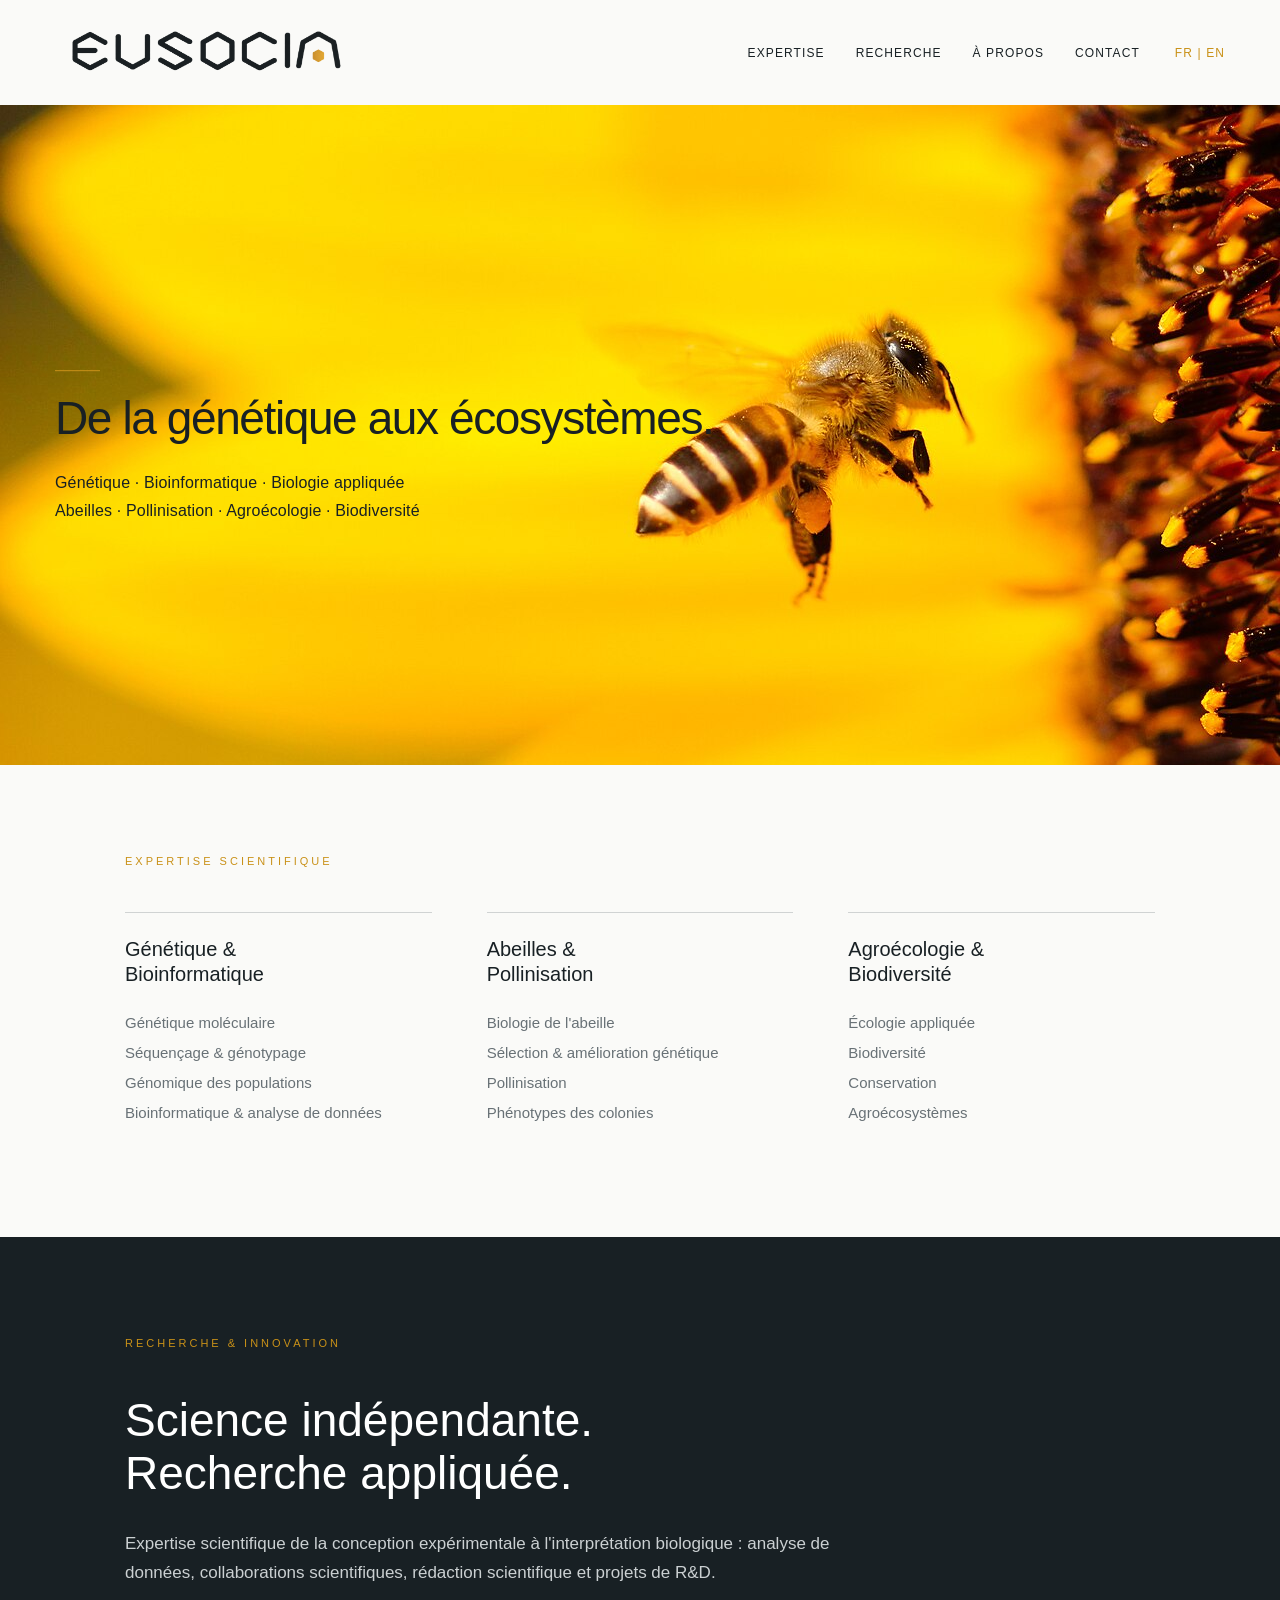
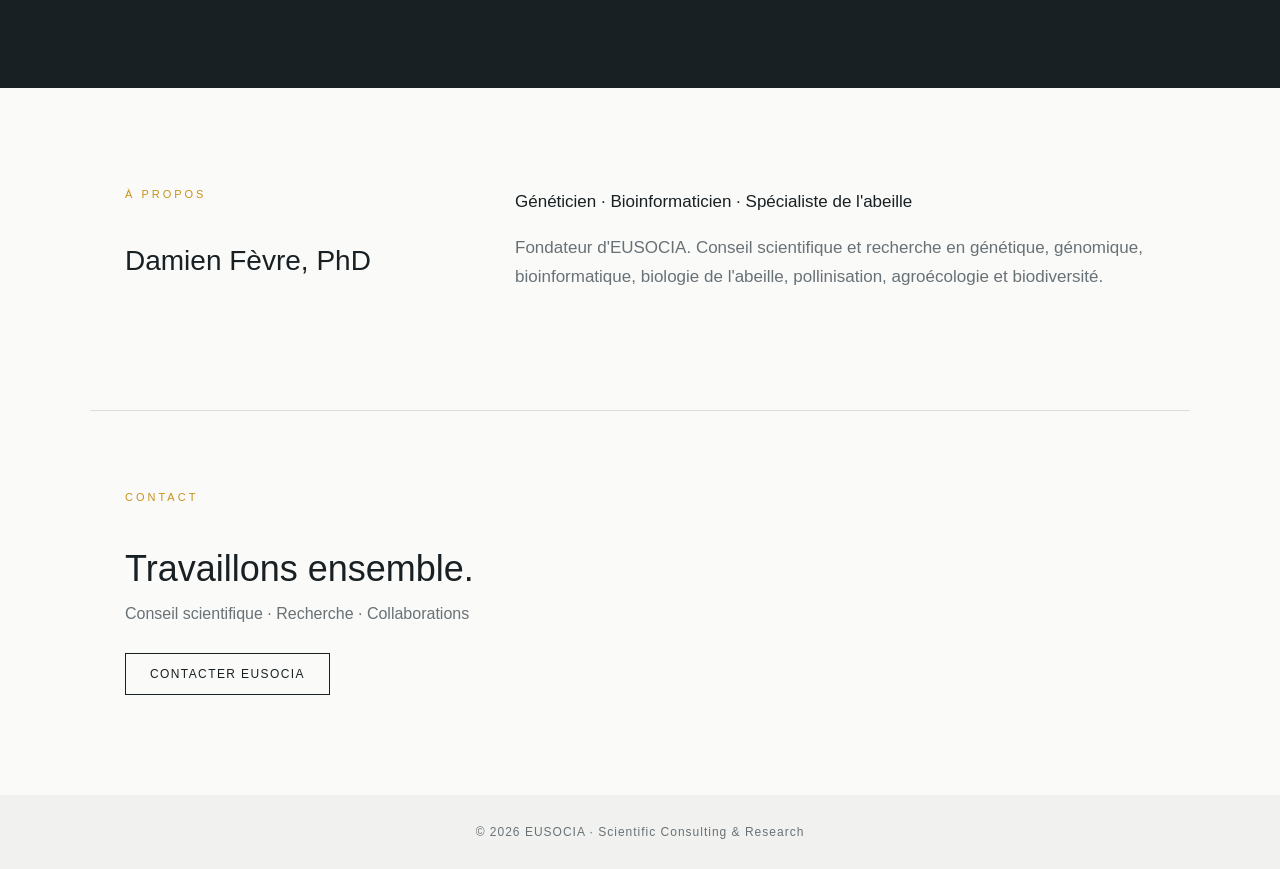
==== index.html @ 780f09d3 "French version as default" ====
<!DOCTYPE html>
<html lang="fr">

<head>
<meta charset="UTF-8">
<meta name="viewport" content="width=device-width, initial-scale=1.0">

<title>EUSOCIA | Conseil scientifique & Recherche</title>

<style>

/* =========================================================
   GENERAL
   ========================================================= */

:root {
    --dark: #182024;
    --gold: #c99118;
    --white: #fafaf8;
    --grey: #687176;
    --lightgrey: #f1f2f0;
}

* {
    box-sizing: border-box;
}

html {
    margin: 0;
    padding: 0;
    scroll-behavior: smooth;
}

body {
    margin: 0;
    padding: 0;
    font-family: Arial, Helvetica, sans-serif;
    color: var(--dark);
    background: var(--white);
}


/* =========================================================
   HEADER — DESKTOP
   ========================================================= */

header {
    width: 100%;
    height: 105px;
    padding: 0 55px;

    display: flex;
    align-items: center;
    justify-content: space-between;

    background: var(--white);
}

.brand {
    display: flex;
    align-items: center;
    flex-shrink: 0;
    text-decoration: none;
}

.brand img {
    display: block;
    width: 310px;
    height: auto;
}

nav {
    margin-left: auto;
    display: flex;
    align-items: center;
    gap: 31px;
    white-space: nowrap;
}

nav a {
    color: var(--dark);
    font-size: 12px;
    font-weight: 400;
    letter-spacing: 1.1px;
    text-decoration: none;
    text-transform: uppercase;
}

nav a:hover {
    color: var(--gold);
}

nav .language {
    margin-left: 4px;
    color: var(--gold);
}


/* =========================================================
   HERO — DESKTOP
   ========================================================= */

.hero {
    position: relative;
    width: 100%;
    height: 660px;
    margin: 0;
    padding: 0;
    overflow: hidden;
    background: #e7b516;
}

.hero-image {
    position: absolute;
    top: 0;
    left: 0;

    width: 100%;
    height: auto;

    display: block;
    margin: 0;
    padding: 0;

    max-width: none;
}


/* DESKTOP TEXT */

.hero-content {
    position: absolute;

    left: 55px;
    top: 52%;

    transform: translateY(-50%);

    z-index: 2;
}

.hero-line {
    width: 45px;
    height: 1px;

    margin: 0 0 23px 0;

    background: var(--gold);
}

.hero h1 {
    margin: 0;

    color: var(--dark);

    font-size: 46px;
    font-weight: 300;

    line-height: 1.05;
    letter-spacing: -1.4px;

    white-space: nowrap;
}

.hero-subtitles {
    margin-top: 29px;
}

.hero-subtitles p {
    margin: 4px 0;

    color: var(--dark);

    font-size: 16px;
    font-weight: 400;

    line-height: 1.45;
    letter-spacing: 0.15px;
}


/* =========================================================
   EXPERTISE
   ========================================================= */

.expertise {
    width: 100%;
    max-width: 1100px;

    margin: 0 auto;
    padding: 90px 35px 105px;
}

.section-label {
    margin-bottom: 45px;

    color: var(--gold);

    font-size: 11px;
    font-weight: 400;

    letter-spacing: 3px;
    text-transform: uppercase;
}

.expertise-grid {
    display: grid;
    grid-template-columns: repeat(3, 1fr);
    gap: 55px;
}

.expertise-card {
    padding-top: 24px;
    border-top: 1px solid #d0d3d3;
}

.expertise-card h2 {
    margin: 0 0 25px;

    color: var(--dark);

    font-size: 20px;
    font-weight: 400;
    line-height: 1.25;
}

.expertise-card ul {
    margin: 0;
    padding: 0;

    list-style: none;
    color: var(--grey);
}

.expertise-card li {
    margin: 9px 0;
    font-size: 15px;
    line-height: 1.4;
}


/* =========================================================
   RESEARCH
   ========================================================= */

.research {
    width: 100%;
    background: var(--dark);
    color: white;
}

.research-inner {
    width: 100%;
    max-width: 1100px;

    margin: 0 auto;
    padding: 100px 35px;
}

.research h2 {
    margin: 0 0 30px;

    font-size: 46px;
    font-weight: 300;
    line-height: 1.15;
}

.research p {
    max-width: 720px;

    margin: 0;

    color: #cbd0d2;

    font-size: 17px;
    line-height: 1.7;
}


/* =========================================================
   ABOUT
   ========================================================= */

.about {
    width: 100%;
    max-width: 1100px;

    margin: 0 auto;
    padding: 100px 35px;

    display: grid;
    grid-template-columns: 1fr 2fr;
    gap: 70px;
}

.about h2 {
    margin: 0;

    font-size: 28px;
    font-weight: 400;
}

.about-text {
    max-width: 700px;

    color: var(--grey);

    font-size: 17px;
    line-height: 1.7;
}

.about-text p {
    margin: 0 0 18px;
}

.about-text strong {
    color: var(--dark);
    font-weight: 500;
}


/* =========================================================
   CONTACT
   ========================================================= */

.contact {
    width: 100%;
    max-width: 1100px;

    margin: 0 auto;
    padding: 80px 35px 100px;

    border-top: 1px solid #ddd;
}

.contact h2 {
    margin: 0 0 15px;

    font-size: 36px;
    font-weight: 300;
}

.contact p {
    margin: 0 0 30px;
    color: var(--grey);
}

.contact-button {
    display: inline-block;

    padding: 13px 24px;

    border: 1px solid var(--dark);

    color: var(--dark);

    font-size: 12px;
    letter-spacing: 1.4px;

    text-decoration: none;
    text-transform: uppercase;
}

.contact-button:hover {
    color: white;
    background: var(--dark);
}


/* =========================================================
   FOOTER
   ========================================================= */

footer {
    padding: 30px;

    background: var(--lightgrey);
    color: var(--grey);

    text-align: center;

    font-size: 12px;
    letter-spacing: 1px;
}


/* =========================================================
   SMARTPHONE ONLY
   ========================================================= */

@media (max-width: 700px) {

    /* HEADER */
    header {
        height: 85px;
        padding: 0 20px;
    }

    .brand img {
        width: 205px;
    }

    nav {
        margin-left: auto;
    }

    nav a:not(.language) {
        display: none;
    }

    nav .language {
        display: block;
        margin: 0;
        font-size: 13px;
        letter-spacing: 1px;
    }


    /* HERO SMARTPHONE */
    .hero {
        position: relative;
        width: 100%;
        height: 480px;
        overflow: hidden;
    }

    /* PHOTO : ON NE CHANGE PAS LE CADRAGE */
    .hero-image {
        position: absolute;
        top: 0;
        left: 50%;

        width: auto;
        height: 100%;

        transform: translateX(-50%);

        object-fit: cover;
        object-position: 58% center;
    }

    /*
       Le titre et les sous-titres deviennent
       indépendants sur smartphone.
    */
    .hero-content {
        position: static;
        transform: none;
    }

    /* LIGNE DORÉE AU-DESSUS */
    .hero-line {
        position: absolute;
        top: 25px;
        left: 22px;

        width: 42px;
        height: 1px;
        margin: 0;

        background: var(--gold);
        z-index: 5;
    }

    /* TITRE AU-DESSUS DE L'ABEILLE */
    .hero h1 {
        position: absolute;
        top: 47px;
        left: 22px;
        right: 18px;

        margin: 0;

        color: var(--dark);

        font-size: 27px;
        font-weight: 300;
        line-height: 1.08;
        letter-spacing: -0.7px;

        white-space: normal;

        z-index: 5;
    }

    /* SOUS-TITRES SOUS L'ABEILLE */
    .hero-subtitles {
        position: absolute;
        left: 22px;
        right: 18px;
        bottom: 22px;

        margin: 0;

        z-index: 5;
    }

    .hero-subtitles p {
        margin: 3px 0;

        color: var(--dark);

        font-size: 13px;
        font-weight: 400;
        line-height: 1.35;

        white-space: normal;
    }


    /* RESTE DU SITE */
    .expertise {
        padding: 60px 25px;
    }

    .expertise-grid {
        grid-template-columns: 1fr;
        gap: 45px;
    }

    .research-inner {
        padding: 70px 25px;
    }

    .research h2 {
        font-size: 36px;
    }

    .about {
        padding: 70px 25px;
        grid-template-columns: 1fr;
        gap: 30px;
    }

    .contact {
        padding: 70px 25px;
    }
}

</style>
</head>


<body>


<!-- =========================================================
     HEADER
     ========================================================= -->

<header>

    <a class="brand" href="/">
        <img src="eusocia_logo.png" alt="EUSOCIA">
    </a>

    <nav>

        <a href="#expertise">Expertise</a>

        <a href="#research">Recherche</a>

        <a href="#about">À propos</a>

        <a href="#contact">Contact</a>

        <a class="language" href="/en/">FR | EN</a>

    </nav>

</header>


<main>


<!-- =========================================================
     HERO
     ========================================================= -->

<section class="hero">

    <img
        class="hero-image"
        src="Bee_happy_(Unsplash).jpg"
        alt="Abeille en vol approchant une fleur"
    >

    <div class="hero-content">

        <div class="hero-line"></div>

        <h1>De la génétique aux écosystèmes.</h1>

        <div class="hero-subtitles">

            <p>
                Génétique · Bioinformatique · Biologie appliquée
            </p>

            <p>
                Abeilles · Pollinisation · Agroécologie · Biodiversité
            </p>

        </div>

    </div>

</section>


<!-- =========================================================
     EXPERTISE
     ========================================================= -->

<section class="expertise" id="expertise">

    <div class="section-label">
        Expertise scientifique
    </div>

    <div class="expertise-grid">


        <article class="expertise-card">

            <h2>
                Génétique &amp;<br>
                Bioinformatique
            </h2>

            <ul>
                <li>Génétique moléculaire</li>
                <li>Séquençage &amp; génotypage</li>
                <li>Génomique des populations</li>
                <li>Bioinformatique &amp; analyse de données</li>
            </ul>

        </article>


        <article class="expertise-card">

            <h2>
                Abeilles &amp;<br>
                Pollinisation
            </h2>

            <ul>
                <li>Biologie de l'abeille</li>
                <li>Sélection &amp; amélioration génétique</li>
                <li>Pollinisation</li>
                <li>Phénotypes des colonies</li>
            </ul>

        </article>


        <article class="expertise-card">

            <h2>
                Agroécologie &amp;<br>
                Biodiversité
            </h2>

            <ul>
                <li>Écologie appliquée</li>
                <li>Biodiversité</li>
                <li>Conservation</li>
                <li>Agroécosystèmes</li>
            </ul>

        </article>


    </div>

</section>


<!-- =========================================================
     RESEARCH
     ========================================================= -->

<section class="research" id="research">

    <div class="research-inner">

        <div class="section-label">
            Recherche &amp; Innovation
        </div>

        <h2>
            Science indépendante.<br>
            Recherche appliquée.
        </h2>

        <p>
            Expertise scientifique de la conception expérimentale à
            l'interprétation biologique : analyse de données, collaborations
            scientifiques, rédaction scientifique et projets de R&amp;D.
        </p>

    </div>

</section>


<!-- =========================================================
     ABOUT
     ========================================================= -->

<section class="about" id="about">

    <div>

        <div class="section-label">
            À propos
        </div>

        <h2>
            Damien Fèvre, PhD
        </h2>

    </div>


    <div class="about-text">

        <p>
            <strong>
                Généticien · Bioinformaticien · Spécialiste de l'abeille
            </strong>
        </p>

        <p>
            Fondateur d'EUSOCIA. Conseil scientifique et recherche en génétique,
            génomique, bioinformatique, biologie de l'abeille, pollinisation,
            agroécologie et biodiversité.
        </p>

    </div>

</section>


<!-- =========================================================
     CONTACT
     ========================================================= -->

<section class="contact" id="contact">

    <div class="section-label">
        Contact
    </div>

    <h2>
        Travaillons ensemble.
    </h2>

    <p>
        Conseil scientifique · Recherche · Collaborations
    </p>

    <a
        class="contact-button"
        href="mailto:YOUR-EMAIL-HERE"
    >
        Contacter EUSOCIA
    </a>

</section>


</main>


<footer>
    © 2026 EUSOCIA · Scientific Consulting &amp; Research
</footer>


</body>
</html>
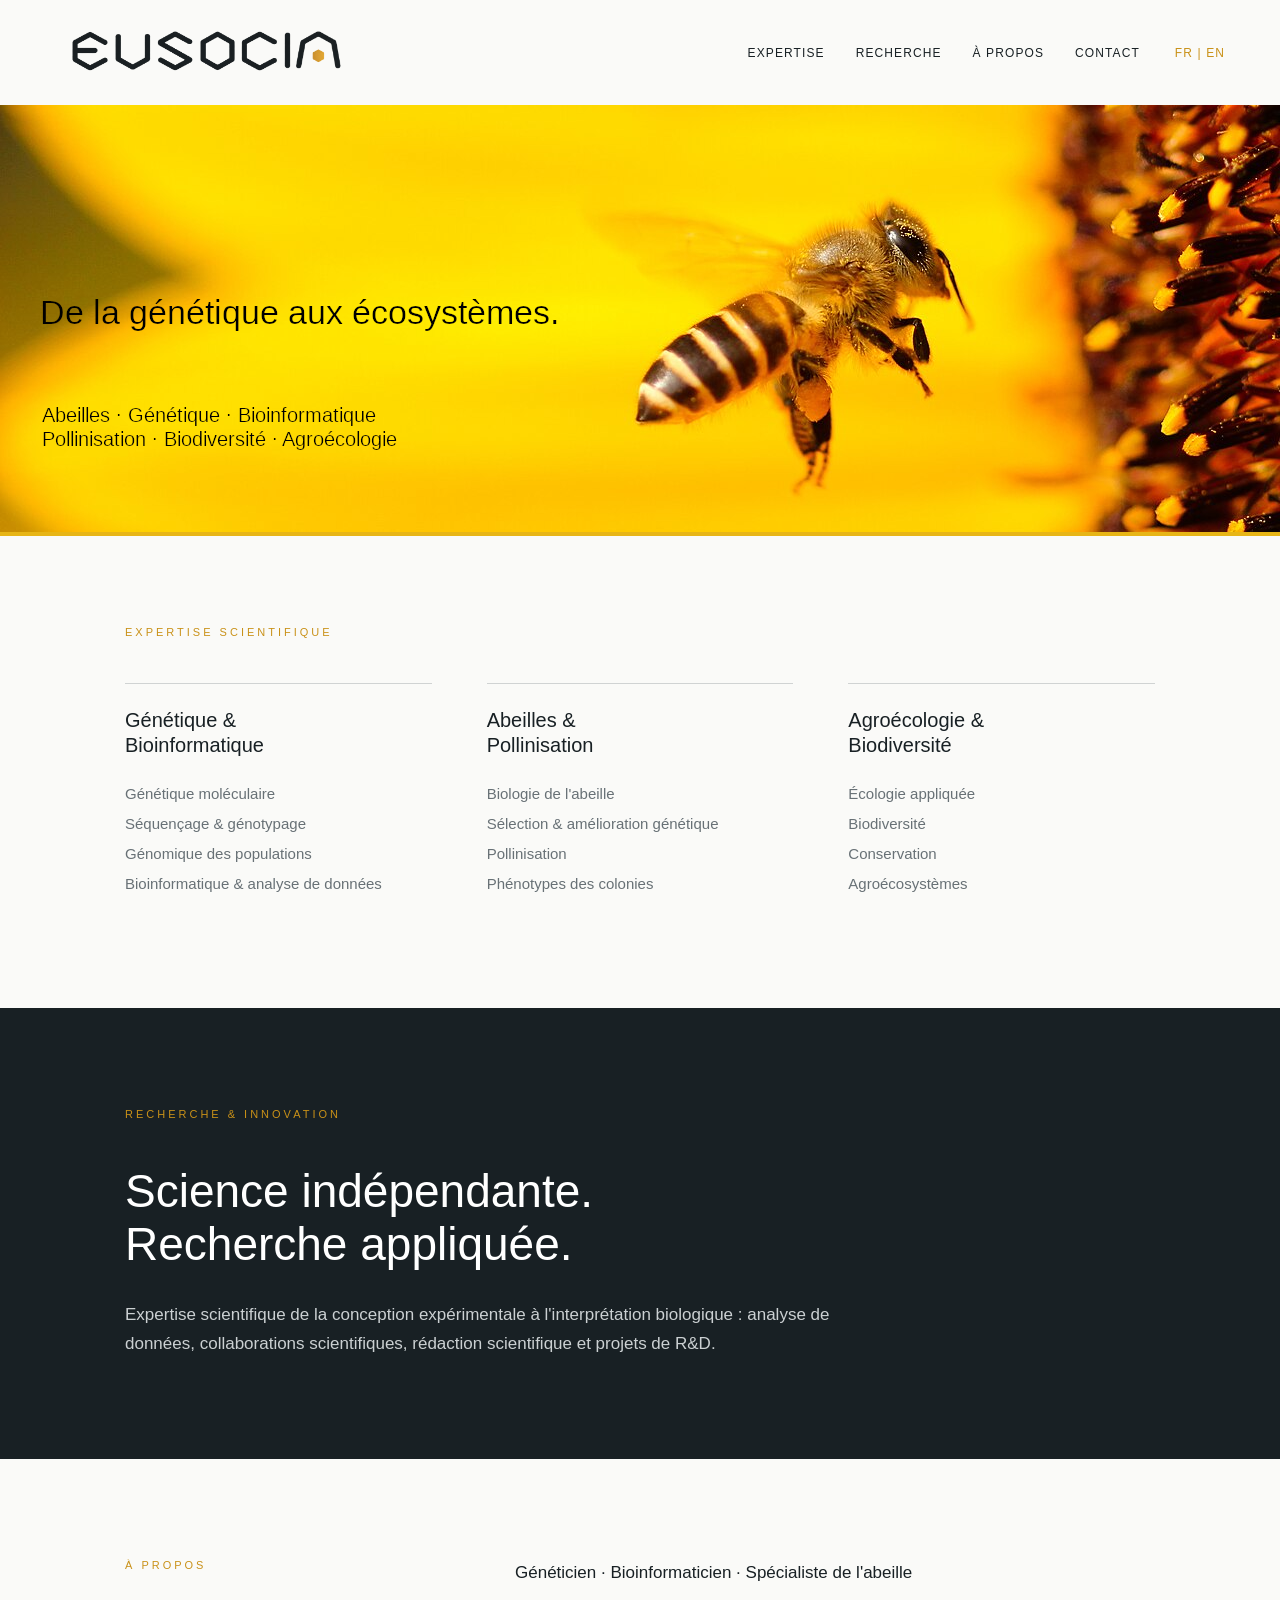
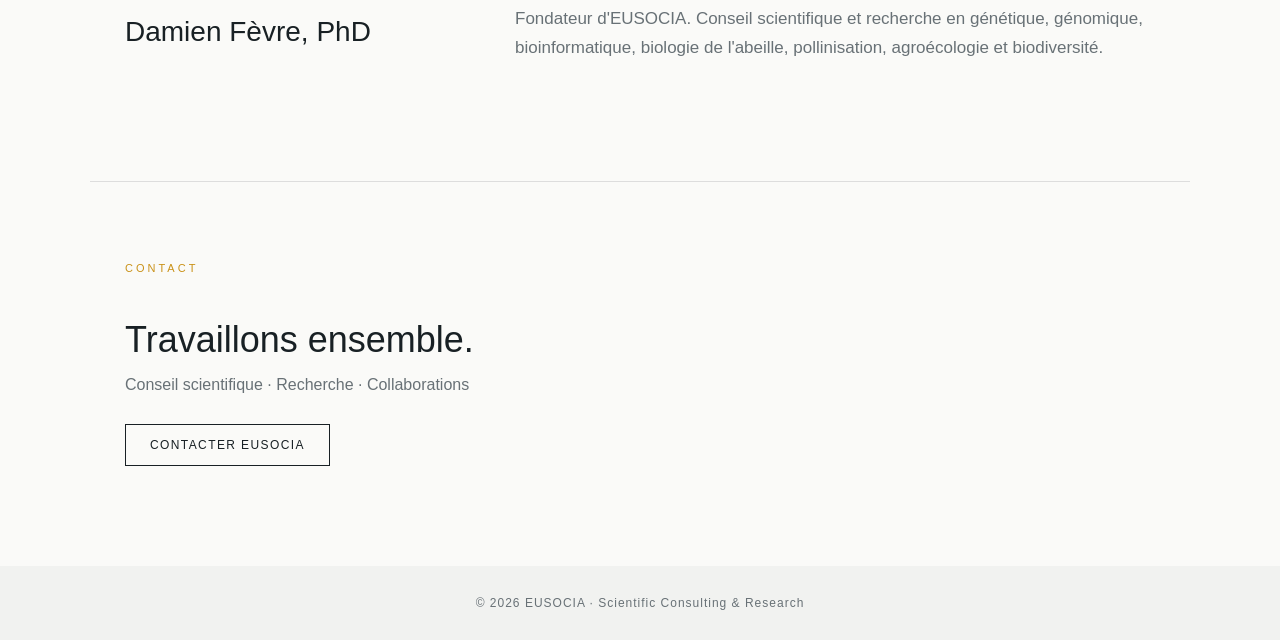
==== commit d85e9054: "Update index.html" ====
--- a/index.html
+++ b/index.html
@@ -7,537 +7,8 @@
 
 <title>EUSOCIA | Conseil scientifique & Recherche</title>
 
-<style>
-
-/* =========================================================
-   GENERAL
-   ========================================================= */
-
-:root {
-    --dark: #182024;
-    --gold: #c99118;
-    --white: #fafaf8;
-    --grey: #687176;
-    --lightgrey: #f1f2f0;
-}
-
-* {
-    box-sizing: border-box;
-}
-
-html {
-    margin: 0;
-    padding: 0;
-    scroll-behavior: smooth;
-}
-
-body {
-    margin: 0;
-    padding: 0;
-    font-family: Arial, Helvetica, sans-serif;
-    color: var(--dark);
-    background: var(--white);
-}
-
-
-/* =========================================================
-   HEADER — DESKTOP
-   ========================================================= */
-
-header {
-    width: 100%;
-    height: 105px;
-    padding: 0 55px;
-
-    display: flex;
-    align-items: center;
-    justify-content: space-between;
-
-    background: var(--white);
-}
-
-.brand {
-    display: flex;
-    align-items: center;
-    flex-shrink: 0;
-    text-decoration: none;
-}
-
-.brand img {
-    display: block;
-    width: 310px;
-    height: auto;
-}
-
-nav {
-    margin-left: auto;
-    display: flex;
-    align-items: center;
-    gap: 31px;
-    white-space: nowrap;
-}
-
-nav a {
-    color: var(--dark);
-    font-size: 12px;
-    font-weight: 400;
-    letter-spacing: 1.1px;
-    text-decoration: none;
-    text-transform: uppercase;
-}
-
-nav a:hover {
-    color: var(--gold);
-}
-
-nav .language {
-    margin-left: 4px;
-    color: var(--gold);
-}
-
-
-/* =========================================================
-   HERO — DESKTOP
-   ========================================================= */
-
-.hero {
-    position: relative;
-    width: 100%;
-    height: 660px;
-    margin: 0;
-    padding: 0;
-    overflow: hidden;
-    background: #e7b516;
-}
-
-.hero-image {
-    position: absolute;
-    top: 0;
-    left: 0;
-
-    width: 100%;
-    height: auto;
-
-    display: block;
-    margin: 0;
-    padding: 0;
-
-    max-width: none;
-}
-
-
-/* DESKTOP TEXT */
-
-.hero-content {
-    position: absolute;
-
-    left: 55px;
-    top: 52%;
-
-    transform: translateY(-50%);
-
-    z-index: 2;
-}
-
-.hero-line {
-    width: 45px;
-    height: 1px;
-
-    margin: 0 0 23px 0;
-
-    background: var(--gold);
-}
-
-.hero h1 {
-    margin: 0;
-
-    color: var(--dark);
-
-    font-size: 46px;
-    font-weight: 300;
-
-    line-height: 1.05;
-    letter-spacing: -1.4px;
-
-    white-space: nowrap;
-}
-
-.hero-subtitles {
-    margin-top: 29px;
-}
-
-.hero-subtitles p {
-    margin: 4px 0;
-
-    color: var(--dark);
-
-    font-size: 16px;
-    font-weight: 400;
-
-    line-height: 1.45;
-    letter-spacing: 0.15px;
-}
-
-
-/* =========================================================
-   EXPERTISE
-   ========================================================= */
-
-.expertise {
-    width: 100%;
-    max-width: 1100px;
-
-    margin: 0 auto;
-    padding: 90px 35px 105px;
-}
-
-.section-label {
-    margin-bottom: 45px;
-
-    color: var(--gold);
-
-    font-size: 11px;
-    font-weight: 400;
-
-    letter-spacing: 3px;
-    text-transform: uppercase;
-}
-
-.expertise-grid {
-    display: grid;
-    grid-template-columns: repeat(3, 1fr);
-    gap: 55px;
-}
-
-.expertise-card {
-    padding-top: 24px;
-    border-top: 1px solid #d0d3d3;
-}
-
-.expertise-card h2 {
-    margin: 0 0 25px;
-
-    color: var(--dark);
-
-    font-size: 20px;
-    font-weight: 400;
-    line-height: 1.25;
-}
-
-.expertise-card ul {
-    margin: 0;
-    padding: 0;
-
-    list-style: none;
-    color: var(--grey);
-}
-
-.expertise-card li {
-    margin: 9px 0;
-    font-size: 15px;
-    line-height: 1.4;
-}
-
-
-/* =========================================================
-   RESEARCH
-   ========================================================= */
-
-.research {
-    width: 100%;
-    background: var(--dark);
-    color: white;
-}
-
-.research-inner {
-    width: 100%;
-    max-width: 1100px;
-
-    margin: 0 auto;
-    padding: 100px 35px;
-}
-
-.research h2 {
-    margin: 0 0 30px;
-
-    font-size: 46px;
-    font-weight: 300;
-    line-height: 1.15;
-}
-
-.research p {
-    max-width: 720px;
-
-    margin: 0;
-
-    color: #cbd0d2;
-
-    font-size: 17px;
-    line-height: 1.7;
-}
-
-
-/* =========================================================
-   ABOUT
-   ========================================================= */
-
-.about {
-    width: 100%;
-    max-width: 1100px;
-
-    margin: 0 auto;
-    padding: 100px 35px;
-
-    display: grid;
-    grid-template-columns: 1fr 2fr;
-    gap: 70px;
-}
-
-.about h2 {
-    margin: 0;
-
-    font-size: 28px;
-    font-weight: 400;
-}
-
-.about-text {
-    max-width: 700px;
-
-    color: var(--grey);
-
-    font-size: 17px;
-    line-height: 1.7;
-}
-
-.about-text p {
-    margin: 0 0 18px;
-}
-
-.about-text strong {
-    color: var(--dark);
-    font-weight: 500;
-}
-
-
-/* =========================================================
-   CONTACT
-   ========================================================= */
-
-.contact {
-    width: 100%;
-    max-width: 1100px;
-
-    margin: 0 auto;
-    padding: 80px 35px 100px;
-
-    border-top: 1px solid #ddd;
-}
-
-.contact h2 {
-    margin: 0 0 15px;
-
-    font-size: 36px;
-    font-weight: 300;
-}
-
-.contact p {
-    margin: 0 0 30px;
-    color: var(--grey);
-}
-
-.contact-button {
-    display: inline-block;
-
-    padding: 13px 24px;
-
-    border: 1px solid var(--dark);
-
-    color: var(--dark);
-
-    font-size: 12px;
-    letter-spacing: 1.4px;
-
-    text-decoration: none;
-    text-transform: uppercase;
-}
-
-.contact-button:hover {
-    color: white;
-    background: var(--dark);
-}
-
-
-/* =========================================================
-   FOOTER
-   ========================================================= */
-
-footer {
-    padding: 30px;
-
-    background: var(--lightgrey);
-    color: var(--grey);
-
-    text-align: center;
-
-    font-size: 12px;
-    letter-spacing: 1px;
-}
-
-
-/* =========================================================
-   SMARTPHONE ONLY
-   ========================================================= */
-
-@media (max-width: 700px) {
-
-    /* HEADER */
-    header {
-        height: 85px;
-        padding: 0 20px;
-    }
-
-    .brand img {
-        width: 205px;
-    }
-
-    nav {
-        margin-left: auto;
-    }
-
-    nav a:not(.language) {
-        display: none;
-    }
-
-    nav .language {
-        display: block;
-        margin: 0;
-        font-size: 13px;
-        letter-spacing: 1px;
-    }
-
-
-    /* HERO SMARTPHONE */
-    .hero {
-        position: relative;
-        width: 100%;
-        height: 480px;
-        overflow: hidden;
-    }
-
-    /* PHOTO : ON NE CHANGE PAS LE CADRAGE */
-    .hero-image {
-        position: absolute;
-        top: 0;
-        left: 50%;
-
-        width: auto;
-        height: 100%;
-
-        transform: translateX(-50%);
-
-        object-fit: cover;
-        object-position: 58% center;
-    }
-
-    /*
-       Le titre et les sous-titres deviennent
-       indépendants sur smartphone.
-    */
-    .hero-content {
-        position: static;
-        transform: none;
-    }
-
-    /* LIGNE DORÉE AU-DESSUS */
-    .hero-line {
-        position: absolute;
-        top: 25px;
-        left: 22px;
-
-        width: 42px;
-        height: 1px;
-        margin: 0;
-
-        background: var(--gold);
-        z-index: 5;
-    }
-
-    /* TITRE AU-DESSUS DE L'ABEILLE */
-    .hero h1 {
-        position: absolute;
-        top: 47px;
-        left: 22px;
-        right: 18px;
-
-        margin: 0;
-
-        color: var(--dark);
-
-        font-size: 27px;
-        font-weight: 300;
-        line-height: 1.08;
-        letter-spacing: -0.7px;
-
-        white-space: normal;
-
-        z-index: 5;
-    }
-
-    /* SOUS-TITRES SOUS L'ABEILLE */
-    .hero-subtitles {
-        position: absolute;
-        left: 22px;
-        right: 18px;
-        bottom: 22px;
-
-        margin: 0;
-
-        z-index: 5;
-    }
-
-    .hero-subtitles p {
-        margin: 3px 0;
-
-        color: var(--dark);
-
-        font-size: 13px;
-        font-weight: 400;
-        line-height: 1.35;
-
-        white-space: normal;
-    }
-
-
-    /* RESTE DU SITE */
-    .expertise {
-        padding: 60px 25px;
-    }
-
-    .expertise-grid {
-        grid-template-columns: 1fr;
-        gap: 45px;
-    }
-
-    .research-inner {
-        padding: 70px 25px;
-    }
-
-    .research h2 {
-        font-size: 36px;
-    }
-
-    .about {
-        padding: 70px 25px;
-        grid-template-columns: 1fr;
-        gap: 30px;
-    }
-
-    .contact {
-        padding: 70px 25px;
-    }
-}
-
-</style>
+<link rel="stylesheet" href="/style.css">
+   
 </head>
 
 
@@ -578,34 +49,13 @@
      HERO
      ========================================================= -->
 
+
 <section class="hero">
-
     <img
-        class="hero-image"
-        src="Bee_happy_(Unsplash).jpg"
-        alt="Abeille en vol approchant une fleur"
+        class="hero-banner"
+        src="/hero-eusocia_fr.png"
+        alt="EUSOCIA — De la génétique aux écosystèmes"
     >
-
-    <div class="hero-content">
-
-        <div class="hero-line"></div>
-
-        <h1>De la génétique aux écosystèmes.</h1>
-
-        <div class="hero-subtitles">
-
-            <p>
-                Génétique · Bioinformatique · Biologie appliquée
-            </p>
-
-            <p>
-                Abeilles · Pollinisation · Agroécologie · Biodiversité
-            </p>
-
-        </div>
-
-    </div>
-
 </section>
 
 
--- a/style.css
+++ b/style.css
@@ -0,0 +1,455 @@
+/* =========================================================
+   GENERAL
+   ========================================================= */
+
+:root {
+    --dark: #182024;
+    --gold: #c99118;
+    --white: #fafaf8;
+    --grey: #687176;
+    --lightgrey: #f1f2f0;
+}
+
+* {
+    box-sizing: border-box;
+}
+
+html {
+    margin: 0;
+    padding: 0;
+    scroll-behavior: smooth;
+}
+
+body {
+    margin: 0;
+    padding: 0;
+    font-family: Arial, Helvetica, sans-serif;
+    color: var(--dark);
+    background: var(--white);
+}
+
+
+/* =========================================================
+   HEADER — DESKTOP
+   ========================================================= */
+
+header {
+    width: 100%;
+    height: 105px;
+    padding: 0 55px;
+    display: flex;
+    align-items: center;
+    justify-content: space-between;
+    background: var(--white);
+}
+
+.brand {
+    display: flex;
+    align-items: center;
+    flex-shrink: 0;
+    text-decoration: none;
+}
+
+.brand img {
+    display: block;
+    width: 310px;
+    height: auto;
+}
+
+nav {
+    margin-left: auto;
+    display: flex;
+    align-items: center;
+    gap: 31px;
+    white-space: nowrap;
+}
+
+nav a {
+    color: var(--dark);
+    font-size: 12px;
+    font-weight: 400;
+    letter-spacing: 1.1px;
+    text-decoration: none;
+    text-transform: uppercase;
+}
+
+nav a:hover {
+    color: var(--gold);
+}
+
+nav .language {
+    margin-left: 4px;
+    color: var(--gold);
+}
+
+
+/* =========================================================
+   HERO — DESKTOP
+   ========================================================= */
+
+.hero {
+    position: relative;
+    width: 100%;
+    height: auto;
+    margin: 0;
+    padding: 0;
+    overflow: visible;
+    background: #e7b516;
+}
+
+.hero-image {
+    position: relative;
+    top: auto;
+    left: auto;
+    width: 100%;
+    height: auto;
+    transform: none;
+    display: block;
+    margin: 0;
+    padding: 0;
+    max-width: none;
+
+}
+
+/* DESKTOP TEXT */
+
+.hero-content {
+    position: absolute;
+    left: 42px;
+    top: 50%;
+    transform: translateY(-50%);
+    z-index: 2;
+}
+
+.hero-line {
+    width: 34px;
+    height: 1px;
+    margin: 0 0 20px 0;
+    background: var(--gold);
+}
+
+.hero h1 {
+    margin: 0;
+    color: var(--dark);
+    font-size: 34px;
+    font-weight: 300;
+    line-height: 1.05;
+    letter-spacing: -1px;
+    white-space: nowrap;
+}
+
+.hero-subtitles {
+    margin-top: 24px;
+}
+
+.hero-subtitles p {
+    margin: 4px 0;
+    color: var(--dark);
+    font-size: 12px;
+    font-weight: 400;
+    line-height: 1.45;
+    letter-spacing: 0;
+}
+
+
+/* =========================================================
+   EXPERTISE
+   ========================================================= */
+
+.expertise {
+    width: 100%;
+    max-width: 1100px;
+    margin: 0 auto;
+    padding: 90px 35px 105px;
+}
+
+.section-label {
+    margin-bottom: 45px;
+    color: var(--gold);
+    font-size: 11px;
+    font-weight: 400;
+    letter-spacing: 3px;
+    text-transform: uppercase;
+}
+
+.expertise-grid {
+    display: grid;
+    grid-template-columns: repeat(3, 1fr);
+    gap: 55px;
+}
+
+.expertise-card {
+    padding-top: 24px;
+    border-top: 1px solid #d0d3d3;
+}
+
+.expertise-card h2 {
+    margin: 0 0 25px;
+    color: var(--dark);
+    font-size: 20px;
+    font-weight: 400;
+    line-height: 1.25;
+}
+
+.expertise-card ul {
+    margin: 0;
+    padding: 0;
+    list-style: none;
+    color: var(--grey);
+}
+
+.expertise-card li {
+    margin: 9px 0;
+    font-size: 15px;
+    line-height: 1.4;
+}
+
+
+/* =========================================================
+   RESEARCH
+   ========================================================= */
+
+.research {
+    width: 100%;
+    background: var(--dark);
+    color: white;
+}
+
+.research-inner {
+    width: 100%;
+    max-width: 1100px;
+    margin: 0 auto;
+    padding: 100px 35px;
+}
+
+.research h2 {
+    margin: 0 0 30px;
+    font-size: 46px;
+    font-weight: 300;
+    line-height: 1.15;
+}
+
+.research p {
+    max-width: 720px;
+    margin: 0;
+    color: #cbd0d2;
+    font-size: 17px;
+    line-height: 1.7;
+}
+
+
+/* =========================================================
+   ABOUT
+   ========================================================= */
+
+.about {
+    width: 100%;
+    max-width: 1100px;
+    margin: 0 auto;
+    padding: 100px 35px;
+    display: grid;
+    grid-template-columns: 1fr 2fr;
+    gap: 70px;
+}
+
+.about h2 {
+    margin: 0;
+    font-size: 28px;
+    font-weight: 400;
+}
+
+.about-text {
+    max-width: 700px;
+    color: var(--grey);
+    font-size: 17px;
+    line-height: 1.7;
+}
+
+.about-text p {
+    margin: 0 0 18px;
+}
+
+.about-text strong {
+    color: var(--dark);
+    font-weight: 500;
+}
+
+
+/* =========================================================
+   CONTACT
+   ========================================================= */
+
+.contact {
+    width: 100%;
+    max-width: 1100px;
+    margin: 0 auto;
+    padding: 80px 35px 100px;
+    border-top: 1px solid #ddd;
+}
+
+.contact h2 {
+    margin: 0 0 15px;
+    font-size: 36px;
+    font-weight: 300;
+}
+
+.contact p {
+    margin: 0 0 30px;
+    color: var(--grey);
+}
+
+.contact-button {
+    display: inline-block;
+    padding: 13px 24px;
+    border: 1px solid var(--dark);
+    color: var(--dark);
+    font-size: 12px;
+    letter-spacing: 1.4px;
+    text-decoration: none;
+    text-transform: uppercase;
+}
+
+.contact-button:hover {
+    color: white;
+    background: var(--dark);
+}
+
+
+/* =========================================================
+   FOOTER
+   ========================================================= */
+
+footer {
+    padding: 30px;
+    background: var(--lightgrey);
+    color: var(--grey);
+    text-align: center;
+    font-size: 12px;
+    letter-spacing: 1px;
+}
+
+
+/* =========================================================
+   SMARTPHONE ONLY
+   ========================================================= */
+
+@media (max-width: 700px) {
+
+    header {
+        height: 85px;
+        padding: 0 20px;
+    }
+
+    .brand img {
+        width: 205px;
+    }
+
+    nav {
+        margin-left: auto;
+    }
+
+    nav a:not(.language) {
+        display: none;
+    }
+
+    nav .language {
+        display: block;
+        margin: 0;
+        font-size: 13px;
+        letter-spacing: 1px;
+    }
+
+    .hero {
+        position: relative;
+        width: 100%;
+        height: 480px;
+        overflow: hidden;
+    }
+
+    .hero-image {
+        position: absolute;
+        top: 0;
+        left: 50%;
+        width: auto;
+        height: 100%;
+        transform: translateX(-50%);
+        object-fit: cover;
+        object-position: 58% center;
+    }
+
+    .hero-content {
+        position: static;
+        transform: none;
+    }
+
+    .hero-line {
+        position: absolute;
+        top: 25px;
+        left: 22px;
+        width: 42px;
+        height: 1px;
+        margin: 0;
+        background: var(--gold);
+        z-index: 5;
+    }
+
+    .hero h1 {
+        position: absolute;
+        top: 47px;
+        left: 22px;
+        right: 18px;
+        margin: 0;
+        color: var(--dark);
+        font-size: 27px;
+        font-weight: 300;
+        line-height: 1.08;
+        letter-spacing: -0.7px;
+        white-space: normal;
+        z-index: 5;
+    }
+
+    .hero-subtitles {
+        position: absolute;
+        left: 22px;
+        right: 18px;
+        bottom: 22px;
+        margin: 0;
+        z-index: 5;
+    }
+
+    .hero-subtitles p {
+        margin: 3px 0;
+        color: var(--dark);
+        font-size: 13px;
+        font-weight: 400;
+        line-height: 1.35;
+        white-space: normal;
+    }
+
+    .expertise {
+        padding: 60px 25px;
+    }
+
+    .expertise-grid {
+        grid-template-columns: 1fr;
+        gap: 45px;
+    }
+
+    .research-inner {
+        padding: 70px 25px;
+    }
+
+    .research h2 {
+        font-size: 36px;
+    }
+
+    .about {
+        padding: 70px 25px;
+        grid-template-columns: 1fr;
+        gap: 30px;
+    }
+
+    .contact {
+        padding: 70px 25px;
+    }
+}
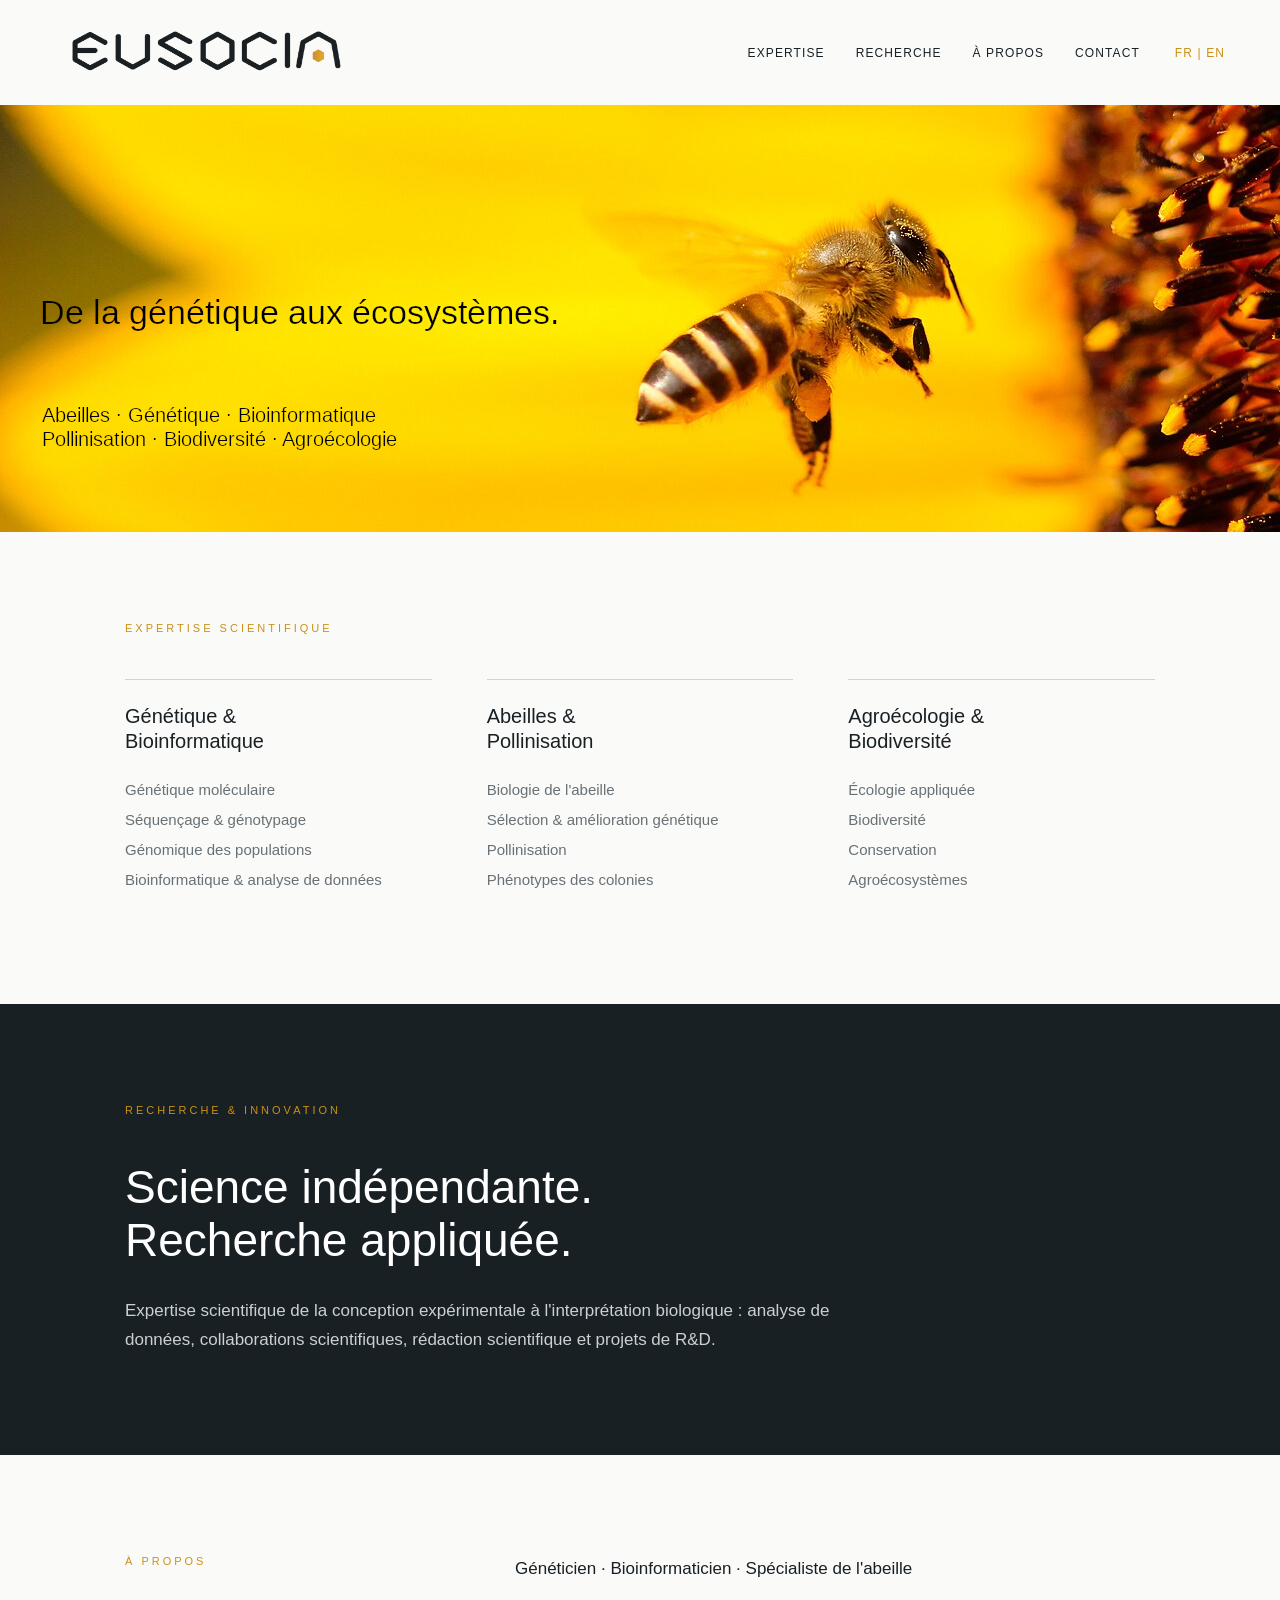
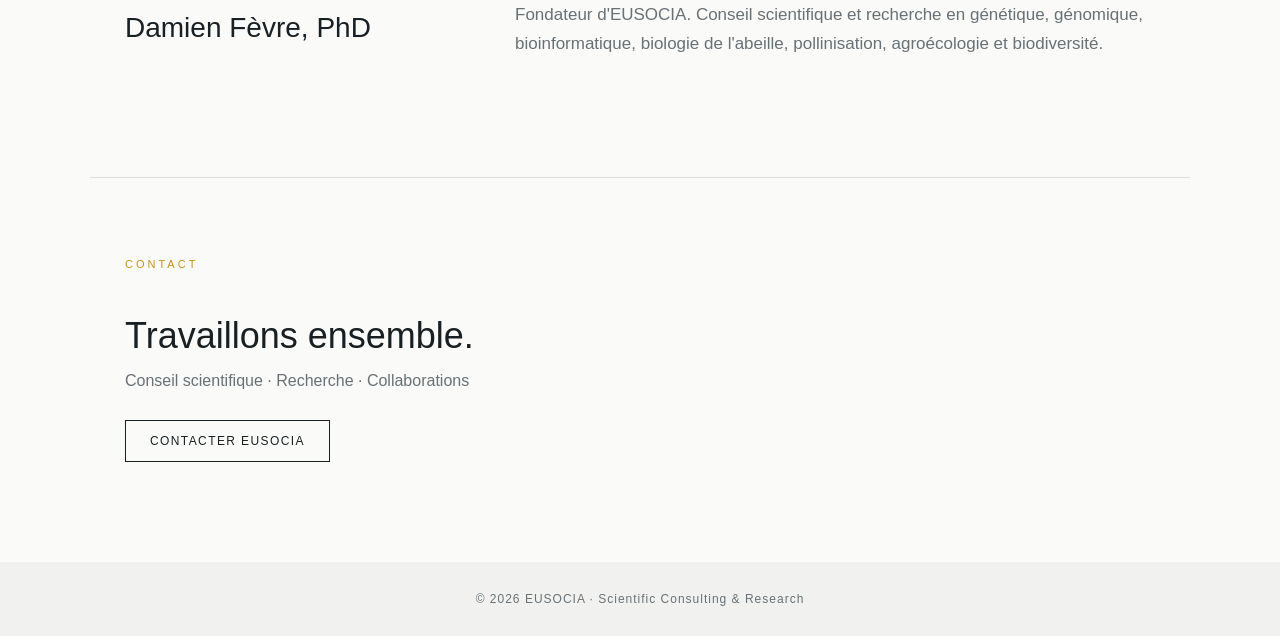
==== commit c81b0da3: "Update index.html" ====
--- a/index.html
+++ b/index.html
@@ -8,6 +8,7 @@
 <title>EUSOCIA | Conseil scientifique & Recherche</title>
 
 <link rel="stylesheet" href="/style.css">
+<link rel="icon" type="image/png" href="/favicon-eusocia-crop-tight.png">
    
 </head>
 
--- a/style.css
+++ b/style.css
@@ -88,69 +88,16 @@
    ========================================================= */
 
 .hero {
-    position: relative;
+    width: 100%;
+    margin: 0;
+    padding: 0;
+}
+
+.hero-banner {
+    display: block;
     width: 100%;
     height: auto;
-    margin: 0;
-    padding: 0;
-    overflow: visible;
-    background: #e7b516;
-}
-
-.hero-image {
-    position: relative;
-    top: auto;
-    left: auto;
-    width: 100%;
-    height: auto;
-    transform: none;
-    display: block;
-    margin: 0;
-    padding: 0;
-    max-width: none;
-
-}
-
-/* DESKTOP TEXT */
-
-.hero-content {
-    position: absolute;
-    left: 42px;
-    top: 50%;
-    transform: translateY(-50%);
-    z-index: 2;
-}
-
-.hero-line {
-    width: 34px;
-    height: 1px;
-    margin: 0 0 20px 0;
-    background: var(--gold);
-}
-
-.hero h1 {
-    margin: 0;
-    color: var(--dark);
-    font-size: 34px;
-    font-weight: 300;
-    line-height: 1.05;
-    letter-spacing: -1px;
-    white-space: nowrap;
-}
-
-.hero-subtitles {
-    margin-top: 24px;
-}
-
-.hero-subtitles p {
-    margin: 4px 0;
-    color: var(--dark);
-    font-size: 12px;
-    font-weight: 400;
-    line-height: 1.45;
-    letter-spacing: 0;
-}
-
+}
 
 /* =========================================================
    EXPERTISE
@@ -362,7 +309,7 @@
     .hero {
         position: relative;
         width: 100%;
-        height: 480px;
+        height: auto;
         overflow: hidden;
     }
 
